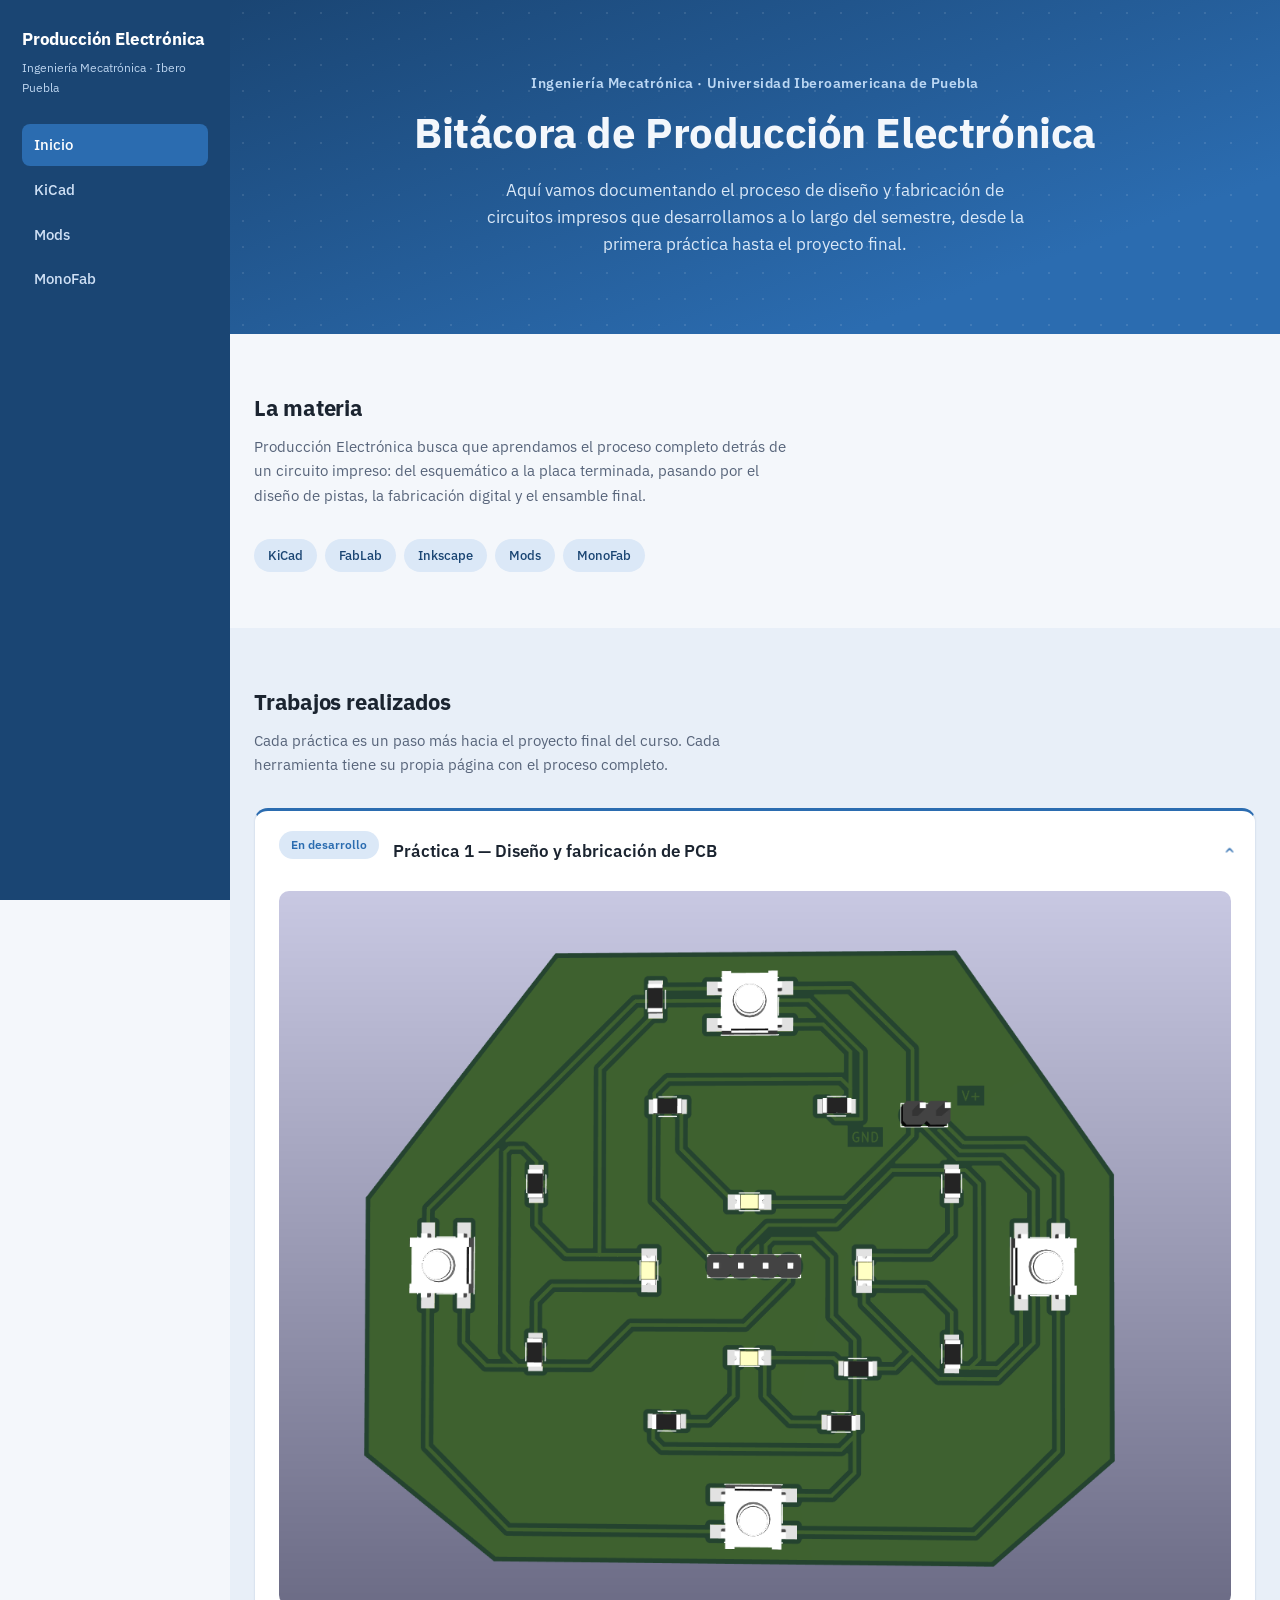
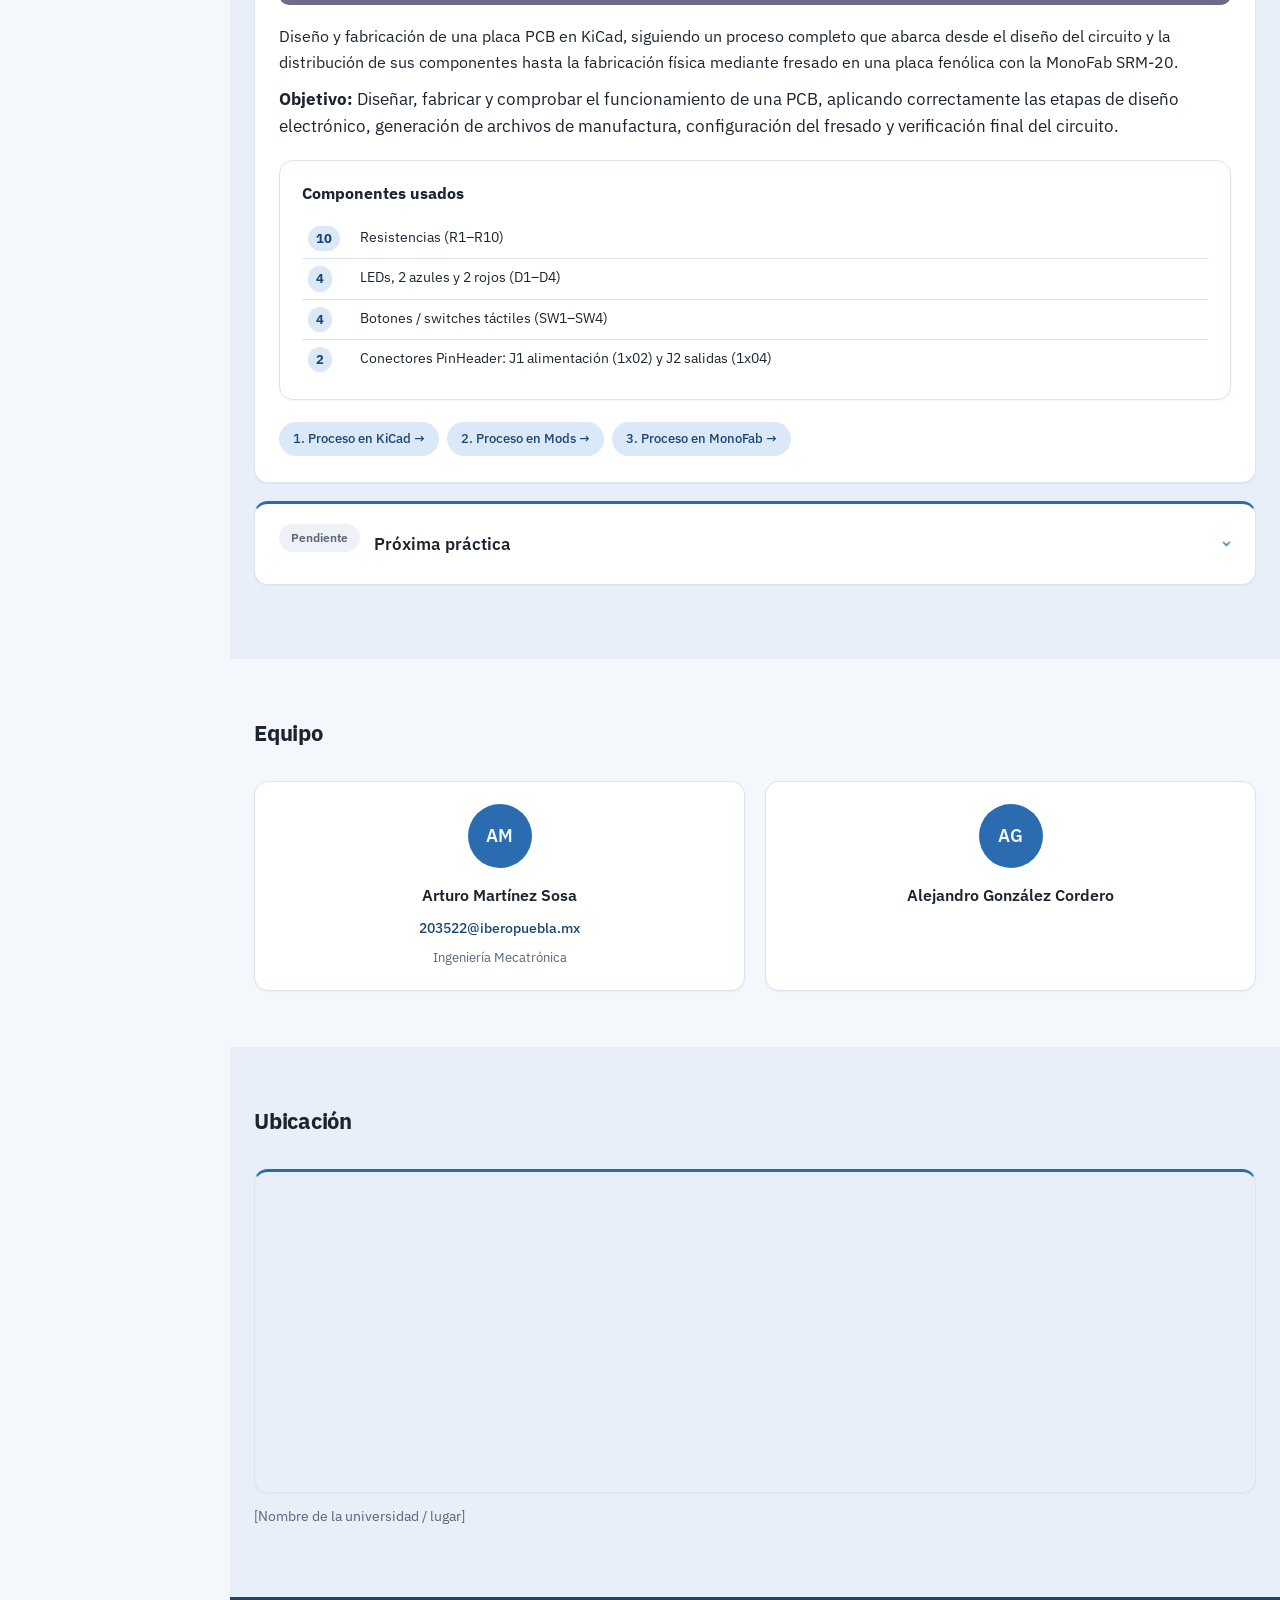
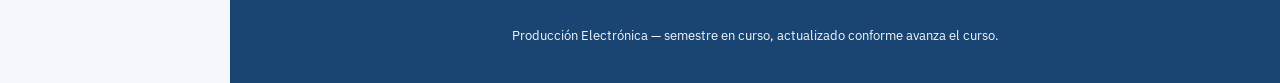
==== index.html @ daee1a95 "Add files via upload" ====
<!DOCTYPE html>
<html lang="es">
<head>
<meta charset="UTF-8">
<meta name="viewport" content="width=device-width, initial-scale=1.0">
<title>Producción Electrónica</title>
<link rel="preconnect" href="https://fonts.googleapis.com">
<link rel="preconnect" href="https://fonts.gstatic.com" crossorigin>
<link href="https://fonts.googleapis.com/css2?family=IBM+Plex+Sans:wght@400;500;600;700&display=swap" rel="stylesheet">
<link rel="stylesheet" href="styles.css">
</head>
<body>

<div class="site-shell">
  <aside class="sidebar">
    <a href="index.html" class="brand">Producción Electrónica</a>
    <span class="brand-sub">Ingeniería Mecatrónica · Ibero Puebla</span>
    <nav>
      <a href="index.html" class="active">Inicio</a>
      <a href="kicad.html">KiCad</a>
      <a href="mods.html">Mods</a>
      <a href="monofab.html">MonoFab</a>
    </nav>
  </aside>

  <div class="site-main">

<section class="hero" id="inicio">
  <div class="wrap">
    <div class="kicker">Ingeniería Mecatrónica · Universidad Iberoamericana de Puebla</div>
    <h1>Bitácora de Producción Electrónica</h1>
    <p class="lead">Aquí vamos documentando el proceso de diseño y fabricación de circuitos impresos que desarrollamos a lo largo del semestre, desde la primera práctica hasta el proyecto final.</p>
  </div>
</section>

<section id="materia">
  <div class="wrap">
    <div class="section-head">
      <h2>La materia</h2>
      <p>Producción Electrónica busca que aprendamos el proceso completo detrás de un circuito impreso: del esquemático a la placa terminada, pasando por el diseño de pistas, la fabricación digital y el ensamble final.</p>
    </div>
    <div class="tools-row">
      <span class="tool-chip">KiCad</span>
      <span class="tool-chip">FabLab</span>
      <span class="tool-chip">Inkscape</span>
      <span class="tool-chip">Mods</span>
      <span class="tool-chip">MonoFab</span>
    </div>
  </div>
</section>

<section id="trabajos">
  <div class="wrap">
    <div class="section-head">
      <h2>Trabajos realizados</h2>
      <p>Cada práctica es un paso más hacia el proyecto final del curso. Cada herramienta tiene su propia página con el proceso completo.</p>
    </div>

    <details class="accordion" open>
      <summary>
        <div class="accordion-title">
          <span class="status-pill">En desarrollo</span>
          <h3>Práctica 1 — Diseño y fabricación de PCB</h3>
        </div>
        <span class="accordion-chevron">›</span>
      </summary>
      <div class="accordion-body">
        <div class="work-thumb has-img"><img src="images/pcb-render-3d.png" alt="Render 3D de la PCB con botones, LEDs y componentes SMD"></div>
        <p>Diseño y fabricación de una placa PCB en KiCad, siguiendo un proceso completo que abarca desde el diseño del circuito y la distribución de sus componentes hasta la fabricación física mediante fresado en una placa fenólica con la MonoFab SRM-20.</p>
        <p style="color:var(--ink); font-size:16.5px; margin:-6px 0 20px;"><strong>Objetivo:</strong> Diseñar, fabricar y comprobar el funcionamiento de una PCB, aplicando correctamente las etapas de diseño electrónico, generación de archivos de manufactura, configuración del fresado y verificación final del circuito.</p>

        <div class="ref-card" style="margin-bottom:22px;">
          <h4>Componentes usados</h4>
          <table class="ref-table">
            <tr><td><span class="ref-num">10</span></td><td>Resistencias (R1–R10)</td></tr>
            <tr><td><span class="ref-num">4</span></td><td>LEDs, 2 azules y 2 rojos (D1–D4)</td></tr>
            <tr><td><span class="ref-num">4</span></td><td>Botones / switches táctiles (SW1–SW4)</td></tr>
            <tr><td><span class="ref-num">2</span></td><td>Conectores PinHeader: J1 alimentación (1x02) y J2 salidas (1x04)</td></tr>
          </table>
        </div>

        <div class="tools-row">
          <a href="kicad.html" class="tool-chip" style="text-decoration:none;">1. Proceso en KiCad →</a>
          <a href="mods.html" class="tool-chip" style="text-decoration:none;">2. Proceso en Mods →</a>
          <a href="monofab.html" class="tool-chip" style="text-decoration:none;">3. Proceso en MonoFab →</a>
        </div>
      </div>
    </details>

    <details class="accordion">
      <summary>
        <div class="accordion-title">
          <span class="status-pill" style="color:var(--ink-dim); background:#eef1f6;">Pendiente</span>
          <h3>Próxima práctica</h3>
        </div>
        <span class="accordion-chevron">›</span>
      </summary>
      <div class="accordion-body">
        <p>Este espacio se irá llenando con cada práctica del curso hasta llegar al proyecto final.</p>
      </div>
    </details>
  </div>
</section>

<section id="equipo">
  <div class="wrap">
    <div class="section-head">
      <h2>Equipo</h2>
    </div>
    <div class="team-grid">
      <div class="person">
        <div class="avatar">AM</div>
        <h3>Arturo Martínez Sosa</h3>
        <a href="mailto:203522@iberopuebla.mx">203522@iberopuebla.mx</a>
        <span class="person-role">Ingeniería Mecatrónica</span>
      </div>
      <div class="person">
        <div class="avatar">AG</div>
        <h3>Alejandro González Cordero</h3>
      </div>
    </div>
  </div>
</section>

<section id="ubicacion">
  <div class="wrap">
    <div class="section-head">
      <h2>Ubicación</h2>
    </div>
    <div class="map-frame">
      <iframe
        src="https://www.google.com/maps?q=Universidad&output=embed"
        loading="lazy"
        referrerpolicy="no-referrer-when-downgrade">
      </iframe>
    </div>
    <p class="loc-caption">[Nombre de la universidad / lugar]</p>
  </div>
</section>

<footer>
  Producción Electrónica — semestre en curso, actualizado conforme avanza el curso.
</footer>

  </div>
</div>

</body>
</html>
---- styles.css ----
:root{
    --bg:#f4f7fb;
    --bg-alt:#e8eff8;
    --surface:#ffffff;
    --ink:#1b2430;
    --ink-dim:#57647a;
    --accent:#2b6cb0;
    --accent-deep:#1a4573;
    --accent-dim:#dbe8f7;
    --on-accent:#f3f7fc;
    --border:#dbe4f0;
  }

  *{box-sizing:border-box;}
  html{scroll-behavior:smooth;}

  body{
    margin:0;
    background:var(--bg);
    color:var(--ink);
    font-family:'IBM Plex Sans', sans-serif;
    line-height:1.65;
    font-size:16px;
  }

  a{color:var(--accent);}

  .wrap{
    max-width:1440px;
    margin:0 auto;
    padding:0 24px;
  }

  /* ---------- NAV ---------- */
  header.topbar{
    position:sticky;
    top:0;
    z-index:20;
    background:rgba(26,69,115,0.96);
    backdrop-filter:blur(6px);
  }
  .nav-inner{
    max-width:1440px;
    margin:0 auto;
    padding:18px 24px;
    display:flex;
    align-items:center;
    justify-content:space-between;
    gap:20px;
    flex-wrap:wrap;
  }
  .brand{
    font-weight:600;
    font-size:16px;
    text-decoration:none;
    color:var(--on-accent);
    letter-spacing:-0.01em;
  }
  nav.links{
    display:flex;
    gap:26px;
  }
  nav.links a{
    font-size:14px;
    font-weight:500;
    text-decoration:none;
    color:#cfe0f5;
  }
  nav.links a:hover{color:#ffffff;}

  /* ---------- HERO ---------- */
  .hero{
    padding:72px 0 68px;
    text-align:center;
    background:linear-gradient(160deg, var(--accent-deep), var(--accent) 78%);
    color:var(--on-accent);
    position:relative;
    overflow:hidden;
  }
  .hero::after{
    content:"";
    position:absolute;
    inset:0;
    background-image:radial-gradient(rgba(255,255,255,0.10) 1.5px, transparent 1.5px);
    background-size:26px 26px;
    pointer-events:none;
  }
  .hero .wrap{position:relative;}
  .hero .kicker{
    font-size:13.5px;
    font-weight:600;
    letter-spacing:0.04em;
    color:#bcd8f4;
    margin-bottom:14px;
  }
  h1{
    font-size:clamp(30px,4.2vw,42px);
    font-weight:700;
    line-height:1.2;
    margin:0 0 18px;
    letter-spacing:-0.01em;
    color:var(--on-accent);
  }
  .hero p.lead{
    max-width:56ch;
    margin:0 auto 8px;
    color:#d9e8f8;
    font-size:16.5px;
  }

  /* ---------- SECTION SHELL ---------- */
  section{padding:56px 0;}
  section#materia{background:var(--bg);}
  section#trabajos{background:var(--bg-alt);}
  section#equipo{background:var(--bg);}
  section#ubicacion{background:var(--bg-alt);}

  .section-head{
    margin-bottom:30px;
  }
  .section-head h2{
    font-size:22px;
    font-weight:700;
    margin:0 0 8px;
    letter-spacing:-0.01em;
  }
  .section-head p{
    color:var(--ink-dim);
    margin:0;
    font-size:15px;
    max-width:60ch;
  }

  /* ---------- MATERIA ---------- */
  ul.topics{
    list-style:none;
    margin:0;padding:0;
    display:grid;
    grid-template-columns:1fr 1fr;
    gap:12px 24px;
  }
  ul.topics li{
    display:flex;
    gap:10px;
    font-size:15px;
    align-items:flex-start;
  }
  ul.topics li::before{
    content:"";
    width:6px;height:6px;
    border-radius:50%;
    margin-top:8px;
    background:var(--accent);
    flex:none;
  }
  .tools-row{
    display:flex;
    gap:8px;
    flex-wrap:wrap;
    margin-top:22px;
  }
  .tool-chip{
    font-size:13px;
    font-weight:500;
    color:var(--accent-deep);
    background:var(--accent-dim);
    border-radius:20px;
    padding:6px 14px;
  }

  /* ---------- TRABAJOS ---------- */
  .work-card{
    display:grid;
    grid-template-columns:220px 1fr;
    gap:24px;
    background:var(--surface);
    border:1px solid var(--border);
    border-top:3px solid var(--accent);
    border-radius:14px;
    padding:20px;
    margin-bottom:20px;
    align-items:center;
    box-shadow:0 1px 2px rgba(26,69,115,0.06);
  }
  .work-thumb{
    aspect-ratio:4/3;
    background:var(--accent-dim);
    border-radius:10px;
    display:flex;
    align-items:center;
    justify-content:center;
    color:var(--ink-dim);
    font-size:12.5px;
    text-align:center;
    padding:14px;
  }
  .work-thumb.has-img{
    padding:0;
    overflow:hidden;
  }
  .work-thumb.has-img img{
    width:100%;
    height:100%;
    object-fit:cover;
    display:block;
  }
  .work-body h3{
    font-size:17px;
    font-weight:600;
    margin:0 0 8px;
  }
  .work-body p{
    color:var(--ink-dim);
    margin:0 0 14px;
    font-size:14.5px;
  }
  .status-pill{
    display:inline-block;
    font-size:12px;
    font-weight:600;
    color:var(--accent);
    background:var(--accent-dim);
    border-radius:20px;
    padding:4px 12px;
    margin-bottom:12px;
  }
  .spec-list{
    display:grid;
    grid-template-columns:1fr 1fr;
    gap:6px 18px;
    font-size:13.5px;
    color:var(--ink-dim);
    padding:0;
    margin:0 0 12px;
    list-style:none;
  }
  .spec-list li strong{color:var(--ink); font-weight:600;}
  .next-note{
    font-size:13px;
    color:var(--ink-dim);
    font-style:italic;
  }

  /* ---------- PROCESO PASO A PASO ---------- */
  .process-intro{
    margin:44px 0 28px;
  }
  .process-intro h3{
    font-size:19px;
    font-weight:700;
    margin:0 0 8px;
  }
  .process-intro p{
    color:var(--ink-dim);
    font-size:14.5px;
    margin:0;
    max-width:64ch;
  }
  .ref-tables{
    display:grid;
    grid-template-columns:1fr 1fr;
    gap:20px;
    margin:0 0 44px;
  }
  .ref-card{
    background:var(--surface);
    border:1px solid var(--border);
    border-radius:14px;
    padding:20px 22px;
    box-shadow:0 1px 2px rgba(26,69,115,0.06);
  }
  .ref-card h4{
    font-size:15.5px;
    font-weight:700;
    margin:0 0 12px;
  }
  .ref-table{
    width:100%;
    border-collapse:collapse;
    font-size:13.5px;
  }
  .ref-table td{
    padding:7px 6px;
    border-bottom:1px solid var(--border);
    vertical-align:top;
  }
  .ref-table tr:last-child td{border-bottom:none;}
  .ref-table td:first-child{
    white-space:nowrap;
    width:1%;
    padding-right:14px;
  }
  .ref-table td:first-child kbd.key{margin:0 1px;}
  .ref-num{
    display:inline-block;
    min-width:1.8em;
    text-align:center;
    font-weight:700;
    color:var(--accent-deep);
    background:var(--accent-dim);
    border-radius:20px;
    padding:2px 8px;
    font-size:13px;
  }
  @media (max-width:700px){
    .ref-tables{grid-template-columns:1fr;}
  }
  .spec-strip{
    display:flex;
    gap:10px;
    flex-wrap:wrap;
    margin:18px 0 8px;
  }
  .spec-strip span{
    font-size:12.5px;
    font-weight:500;
    color:var(--accent-deep);
    background:var(--accent-dim);
    border-radius:20px;
    padding:5px 12px;
  }
  .stage{
    background:var(--surface);
    border:1px solid var(--border);
    border-radius:14px;
    margin-bottom:20px;
    box-shadow:0 1px 2px rgba(26,69,115,0.06);
    overflow:hidden;
  }

  /* ---------- ÍNDICE STICKY ---------- */
  .process-layout{
    display:flex;
    align-items:flex-start;
    gap:32px;
  }
  .process-toc{
    flex:0 0 232px;
    position:sticky;
    top:86px;
    max-height:calc(100vh - 106px);
    overflow-y:auto;
    display:flex;
    flex-direction:column;
    padding:18px 16px;
    background:var(--surface);
    border:1px solid var(--border);
    border-radius:12px;
    box-shadow:0 1px 2px rgba(26,69,115,0.06);
  }
  .process-toc-title{
    font-size:12px;
    font-weight:700;
    letter-spacing:0.06em;
    text-transform:uppercase;
    color:var(--ink-dim);
    margin-bottom:10px;
  }
  .process-toc a{
    text-decoration:none;
    font-size:13.5px;
    line-height:1.4;
    padding:6px 0;
    border-radius:6px;
  }
  .process-toc a.toc-stage{
    color:var(--accent-deep);
    font-weight:700;
    margin-top:10px;
  }
  .process-toc a.toc-stage:first-child{margin-top:0;}
  .process-toc a.toc-sub{
    color:var(--ink-dim);
    padding-left:14px;
    border-left:2px solid var(--border);
    font-weight:500;
  }
  .process-toc a.toc-sub:hover,
  .process-toc a.toc-stage:hover{
    color:var(--accent);
  }
  .process-main{
    flex:1;
    min-width:0;
  }
  .step-group-title{scroll-margin-top:86px;}
  .stage-summary{scroll-margin-top:86px;}
  @media (max-width:980px){
    .process-layout{flex-direction:column;}
    .process-toc{
      position:static;
      width:100%;
      flex:none;
      max-height:none;
      flex-direction:row;
      flex-wrap:wrap;
      gap:4px 14px;
      align-items:center;
    }
    .process-toc-title{width:100%;}
    .process-toc a.toc-sub{
      border-left:none;
      padding-left:0;
    }
  }
  .stage-summary{
    list-style:none;
    cursor:pointer;
    display:flex;
    align-items:center;
    gap:18px;
    padding:28px 30px;
  }
  .stage-summary::-webkit-details-marker{display:none;}
  .stage-intro{
    color:var(--ink-dim);
    font-size:14.5px;
    margin:0 0 20px;
    max-width:64ch;
  }
  .stage-intro a{
    color:var(--accent-deep);
    font-weight:500;
  }
  .stage-num{
    flex:none;
    width:48px;height:48px;
    border-radius:50%;
    background:var(--accent);
    color:var(--on-accent);
    font-weight:700;
    font-size:19px;
    display:flex;align-items:center;justify-content:center;
  }
  .stage-summary h4{
    font-size:30px;
    font-weight:700;
    margin:0;
    flex:1;
  }
  .stage-chevron{
    flex:none;
    font-size:24px;
    color:var(--accent);
    transform:rotate(90deg);
    transition:transform .18s ease;
  }
  .stage[open] .stage-chevron{transform:rotate(-90deg);}
  .stage-body{
    padding:0 30px 30px;
    border-top:1px solid var(--border);
    padding-top:26px;
  }
  .step-list{
    list-style:none;
    margin:0;padding:0;
    display:flex;
    flex-direction:column;
    gap:40px;
  }
  .step-list li{
    display:flex;
    flex-direction:column;
    gap:18px;
  }
  .step-list li .step-thumb{order:2;}
  .step-list li .step-text{order:1;}
  .step-thumb{
    background:var(--bg-alt);
    border:1px dashed var(--border);
    border-radius:12px;
    display:flex;
    align-items:center;
    justify-content:center;
    color:var(--ink-dim);
    font-size:13px;
    text-align:center;
    padding:24px;
    line-height:1.3;
    min-height:200px;
  }
  .step-thumb.has-img{
    border-style:solid;
    background:#fff;
    padding:0;
    overflow:hidden;
  }
  .step-thumb.has-img a{
    display:block;
    width:100%;
  }
  .step-thumb.has-img img{
    width:100%;
    height:auto;
    max-height:min(900px, 85vh);
    object-fit:contain;
    display:block;
    margin:0 auto;
    background:#fff;
  }
  .step-text{
    max-width:78ch;
  }
  .step-link-callout{
    display:inline-block;
    margin-bottom:14px;
    padding:12px 18px;
    background:var(--accent-dim);
    border:1px solid var(--accent);
    border-radius:8px;
    color:var(--accent-deep);
    font-weight:600;
    font-size:15px;
    text-decoration:none;
    word-break:break-word;
  }
  .step-link-callout:hover{
    background:var(--accent);
    color:#fff;
  }
  kbd.key{
    display:inline-block;
    min-width:20px;
    padding:2px 7px;
    margin:0 1px;
    background:var(--surface);
    border:1px solid var(--accent);
    border-bottom:2px solid var(--accent);
    border-radius:5px;
    color:var(--accent-deep);
    font-family:'IBM Plex Sans', sans-serif;
    font-weight:600;
    font-size:13px;
    text-align:center;
    line-height:1.6;
  }
  .step-text strong{
    display:block;
    font-size:19px;
    font-weight:700;
    margin-bottom:8px;
  }
  .step-text span{
    font-size:15.5px;
    color:var(--ink-dim);
    line-height:1.6;
    display:block;
  }
  .step-text span + span{
    margin-top:10px;
  }
  .step-group-title{
    font-size:15px;
    font-weight:700;
    color:var(--accent-deep);
    text-transform:uppercase;
    letter-spacing:0.04em;
    margin:0 0 20px;
    padding-left:14px;
    border-left:3px solid var(--accent);
  }
  .step-group-title:not(:first-child){
    margin-top:36px;
  }
  .step-list li.pair{
    display:flex;
    flex-direction:column;
    gap:18px;
  }
  .step-list li.pair .step-text{order:1;}
  .step-list li.pair .step-thumb-row{order:2;}
  .step-thumb-row{
    display:flex;
    flex-direction:column;
    gap:16px;
  }
  .step-thumb-row .step-thumb{
    flex:1;
    min-height:280px;
  }

  /* ---------- ACORDEÓN DE PRÁCTICAS ---------- */
  .accordion{
    background:var(--surface);
    border:1px solid var(--border);
    border-top:3px solid var(--accent);
    border-radius:14px;
    margin-bottom:18px;
    box-shadow:0 1px 2px rgba(26,69,115,0.06);
  }
  .accordion summary{
    list-style:none;
    cursor:pointer;
    padding:20px 24px;
    display:flex;
    align-items:center;
    justify-content:space-between;
    gap:16px;
  }
  .accordion summary::-webkit-details-marker{display:none;}
  .accordion-title{
    display:flex;
    align-items:center;
    gap:14px;
    flex-wrap:wrap;
  }
  .accordion-title h3{
    font-size:17px;
    font-weight:600;
    margin:0;
  }
  .accordion-chevron{
    flex:none;
    font-size:20px;
    color:var(--accent);
    transform:rotate(90deg);
    transition:transform .18s ease;
  }
  .accordion[open] .accordion-chevron{transform:rotate(-90deg);}
  .accordion-body{
    padding:0 24px 26px;
  }
  .accordion-body .work-thumb{
    margin-bottom:18px;
  }

  /* ---------- EQUIPO ---------- */
  .team-grid{
    display:grid;
    grid-template-columns:1fr 1fr;
    gap:20px;
  }
  .person{
    background:var(--surface);
    border:1px solid var(--border);
    border-radius:14px;
    padding:22px;
    text-align:center;
    box-shadow:0 1px 2px rgba(26,69,115,0.06);
  }
  .avatar{
    width:64px;height:64px;
    border-radius:50%;
    background:var(--accent);
    display:flex;align-items:center;justify-content:center;
    font-size:18px;
    font-weight:600;
    color:var(--on-accent);
    margin:0 auto 14px;
  }
  .person h3{
    font-size:16px;
    font-weight:600;
    margin:0 0 6px;
  }
  .person a{
    font-size:13.5px;
    text-decoration:none;
    color:var(--accent-deep);
    font-weight:500;
  }
  .person a:hover{text-decoration:underline;}
  .person-role{
    display:block;
    margin-top:6px;
    font-size:13px;
    color:var(--ink-dim);
  }

  /* ---------- UBICACIÓN ---------- */
  .map-frame{
    border:1px solid var(--border);
    border-top:3px solid var(--accent);
    border-radius:14px;
    overflow:hidden;
    box-shadow:0 1px 2px rgba(26,69,115,0.06);
  }
  .map-frame iframe{
    width:100%;
    height:320px;
    border:0;
    display:block;
  }
  .loc-caption{
    margin-top:12px;
    font-size:13.5px;
    color:var(--ink-dim);
  }

  footer{
    padding:28px 0 36px;
    text-align:center;
    font-size:13px;
    color:var(--on-accent);
    background:var(--accent-deep);
  }

  @media (max-width: 680px){
    .work-card{grid-template-columns:1fr;}
    ul.topics{grid-template-columns:1fr;}
    .team-grid{grid-template-columns:1fr;}
    nav.links{gap:16px;}
    .spec-list{grid-template-columns:1fr;}
  }

  @media (prefers-reduced-motion: reduce){
    html{scroll-behavior:auto;}
  }


  /* ---------- SIDEBAR (menú lateral por página) ---------- */
  .site-shell{
    display:flex;
    align-items:flex-start;
    min-height:100vh;
  }
  .sidebar{
    width:230px;
    flex:none;
    background:var(--accent-deep);
    color:#eaf1fb;
    padding:28px 22px;
    position:sticky;
    top:0;
    height:100vh;
    overflow-y:auto;
  }
  .sidebar .brand{
    display:block;
    font-weight:700;
    font-size:17px;
    color:#fff;
    text-decoration:none;
    margin-bottom:8px;
    letter-spacing:-0.01em;
    line-height:1.3;
  }
  .sidebar .brand-sub{
    display:block;
    font-size:12px;
    color:#bcd4ef;
    margin-bottom:26px;
  }
  .sidebar nav{
    display:flex;
    flex-direction:column;
    gap:3px;
  }
  .sidebar nav a{
    color:#cfe0f5;
    text-decoration:none;
    font-size:14.5px;
    font-weight:500;
    padding:9px 12px;
    border-radius:8px;
  }
  .sidebar nav a:hover{background:rgba(255,255,255,0.08); color:#fff;}
  .sidebar nav a.active{background:var(--accent); color:#fff;}
  .site-main{
    flex:1;
    min-width:0;
  }
  .tool-page-header{
    padding:48px 40px 6px;
    border-bottom:1px solid var(--border);
  }
  .tool-page-header .kicker{
    font-size:13px;
    font-weight:600;
    color:var(--accent-deep);
    margin-bottom:8px;
  }
  .tool-page-header h1{
    font-size:30px;
    margin:0 0 12px;
    letter-spacing:-0.01em;
  }
  .tool-page-header p{
    color:var(--ink-dim);
    font-size:15px;
    max-width:70ch;
    margin:0 0 24px;
  }
  .page-toc{
    display:flex;
    flex-wrap:wrap;
    gap:8px;
    margin-bottom:24px;
  }
  .page-toc a{
    font-size:13px;
    font-weight:500;
    color:var(--accent-deep);
    background:var(--accent-dim);
    border-radius:20px;
    padding:6px 14px;
    text-decoration:none;
  }
  .page-toc a:hover{background:var(--accent); color:#fff;}
  .tool-page-body{
    padding:8px 40px 60px;
    max-width:1000px;
  }
  @media (max-width:900px){
    .site-shell{flex-direction:column;}
    .sidebar{
      width:100%;
      height:auto;
      position:static;
      padding:16px 20px;
    }
    .sidebar nav{flex-direction:row; flex-wrap:wrap;}
    .tool-page-header{padding:28px 20px 6px;}
    .tool-page-body{padding:8px 20px 40px;}
  }
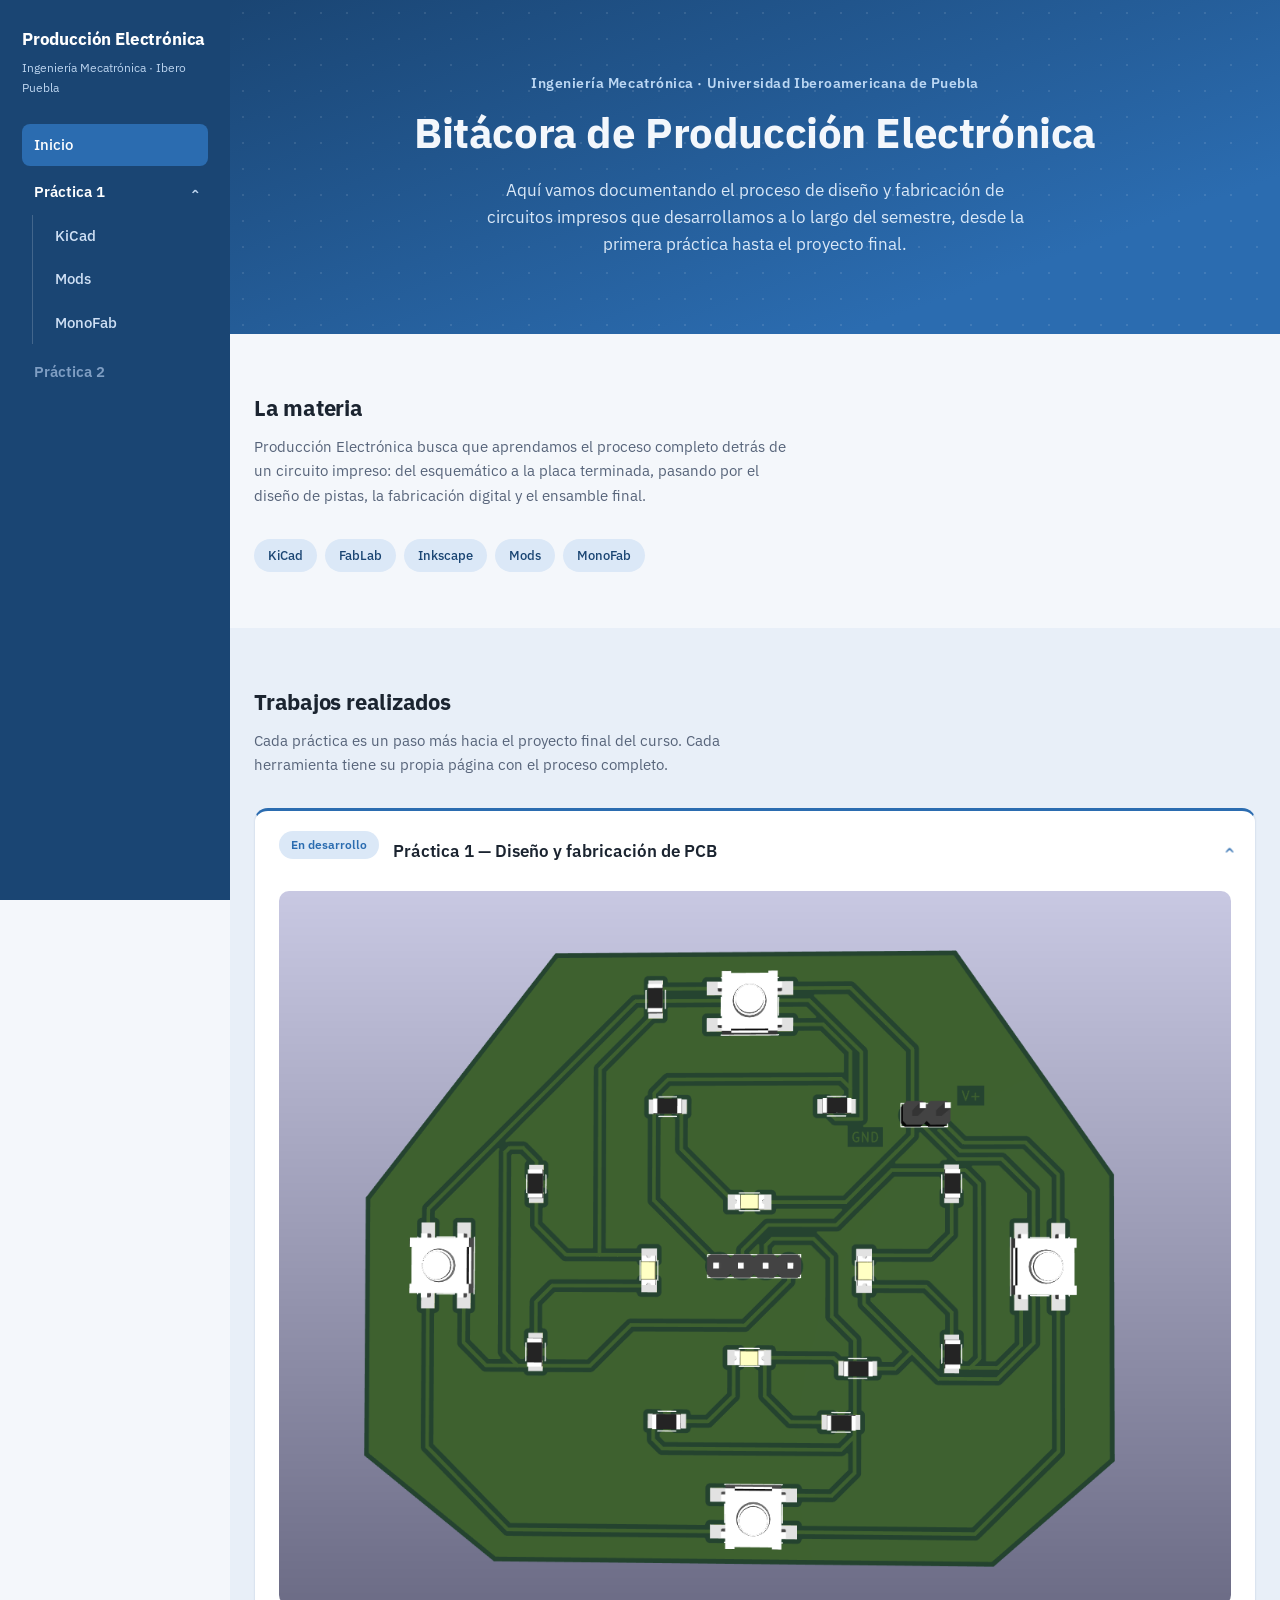
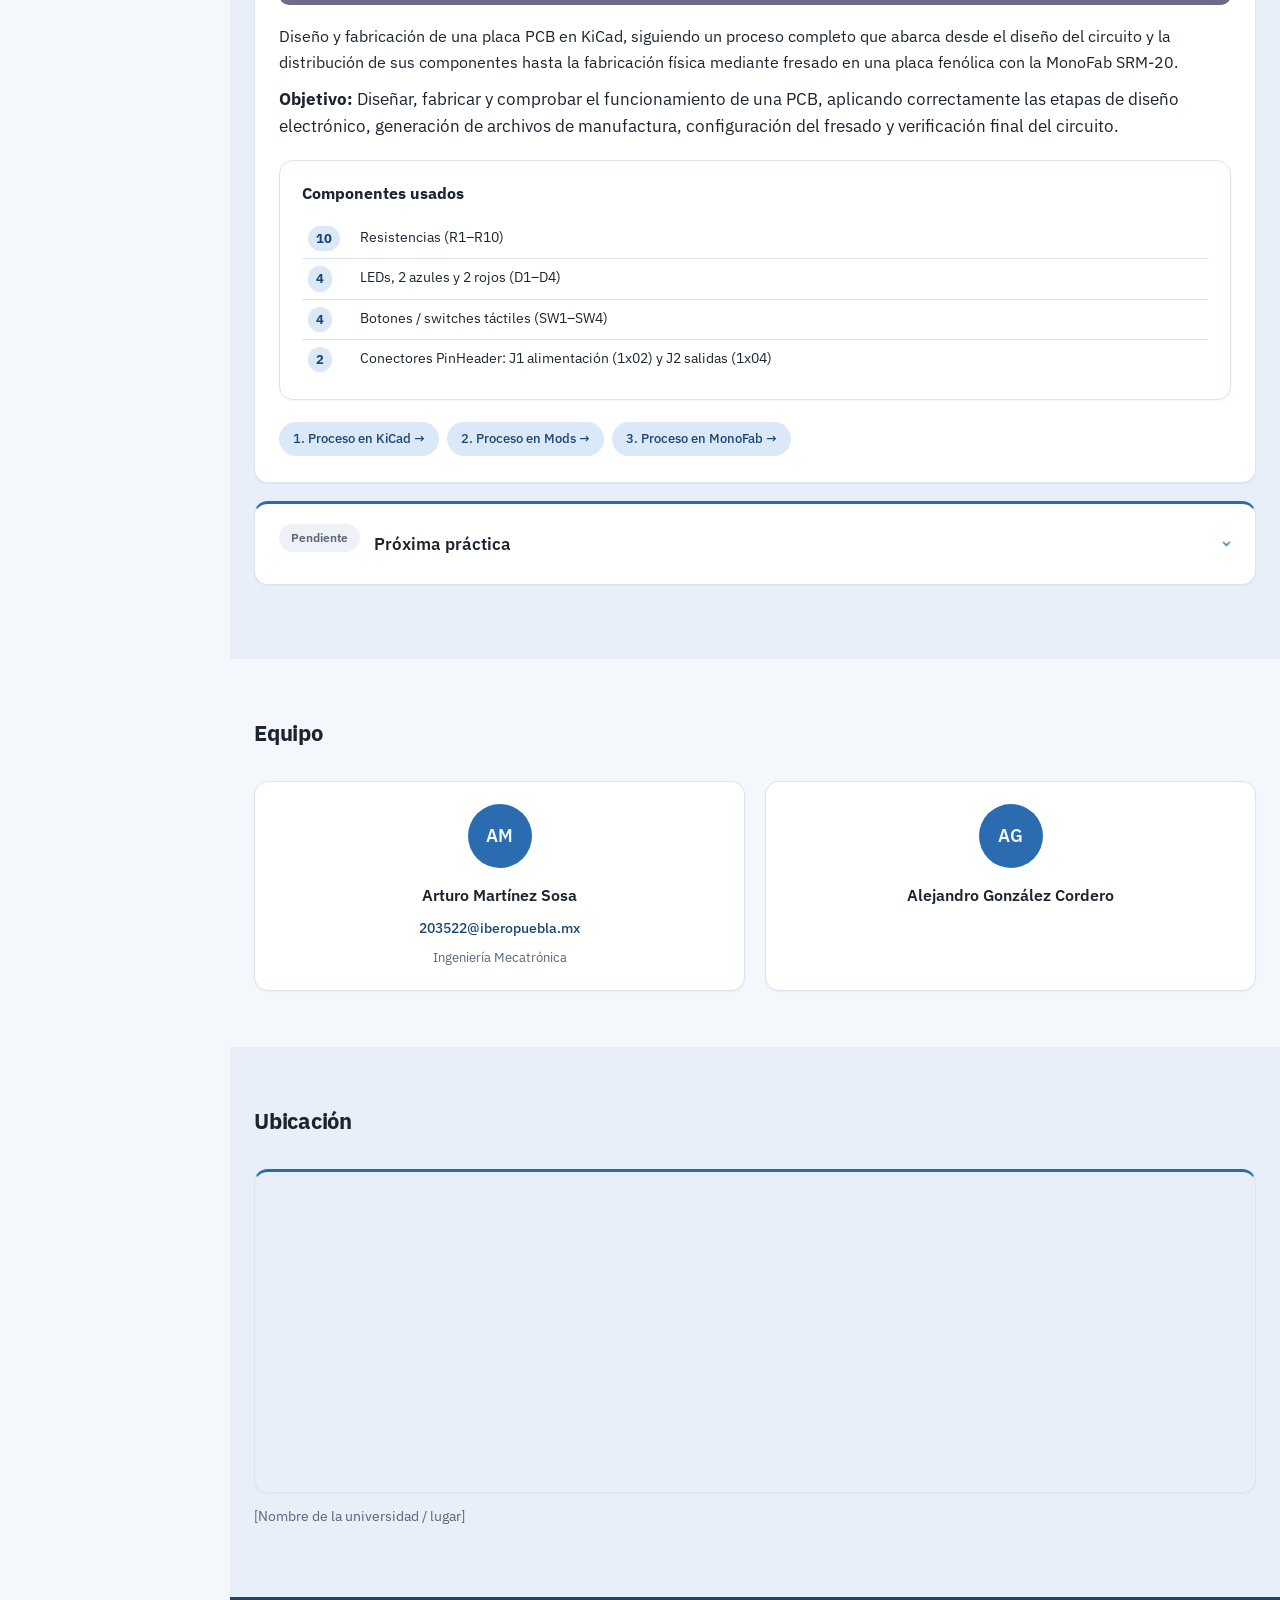
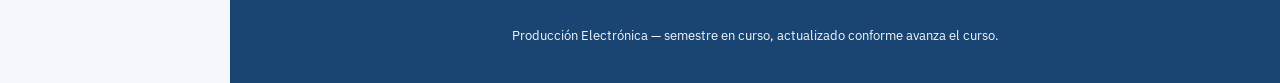
==== commit f9c259f0: "Add files via upload" ====
--- a/index.html
+++ b/index.html
@@ -17,9 +17,15 @@
     <span class="brand-sub">Ingeniería Mecatrónica · Ibero Puebla</span>
     <nav>
       <a href="index.html" class="active">Inicio</a>
-      <a href="kicad.html">KiCad</a>
-      <a href="mods.html">Mods</a>
-      <a href="monofab.html">MonoFab</a>
+      <details class="sidebar-group" open>
+        <summary>Práctica 1</summary>
+        <div class="sidebar-subnav">
+          <a href="kicad.html">KiCad</a>
+          <a href="mods.html">Mods</a>
+          <a href="monofab.html">MonoFab</a>
+        </div>
+      </details>
+      <div class="sidebar-group-disabled">Práctica 2</div>
     </nav>
   </aside>
 
--- a/styles.css
+++ b/styles.css
@@ -756,6 +756,54 @@
   }
   .sidebar nav a:hover{background:rgba(255,255,255,0.08); color:#fff;}
   .sidebar nav a.active{background:var(--accent); color:#fff;}
+  .sidebar-group{
+    margin-top:2px;
+  }
+  .sidebar-group summary{
+    list-style:none;
+    cursor:pointer;
+    display:flex;
+    align-items:center;
+    justify-content:space-between;
+    font-size:14.5px;
+    font-weight:600;
+    color:#fff;
+    padding:9px 12px;
+    border-radius:8px;
+  }
+  .sidebar-group summary::-webkit-details-marker{display:none;}
+  .sidebar-group summary:hover{background:rgba(255,255,255,0.08);}
+  .sidebar-group summary::after{
+    content:"›";
+    transform:rotate(90deg);
+    transition:transform .15s ease;
+    color:#bcd4ef;
+  }
+  .sidebar-group[open] summary::after{transform:rotate(-90deg);}
+  .sidebar-subnav{
+    display:flex;
+    flex-direction:column;
+    gap:2px;
+    margin:2px 0 4px 10px;
+    padding-left:10px;
+    border-left:1px solid rgba(255,255,255,0.18);
+  }
+  .sidebar-subnav a{
+    color:#cfe0f5;
+    text-decoration:none;
+    font-size:13.5px;
+    font-weight:500;
+    padding:7px 10px;
+    border-radius:8px;
+  }
+  .sidebar-subnav a:hover{background:rgba(255,255,255,0.08); color:#fff;}
+  .sidebar-subnav a.active{background:var(--accent); color:#fff;}
+  .sidebar-group-disabled{
+    font-size:14.5px;
+    font-weight:600;
+    color:#7f9ec3;
+    padding:9px 12px;
+  }
   .site-main{
     flex:1;
     min-width:0;
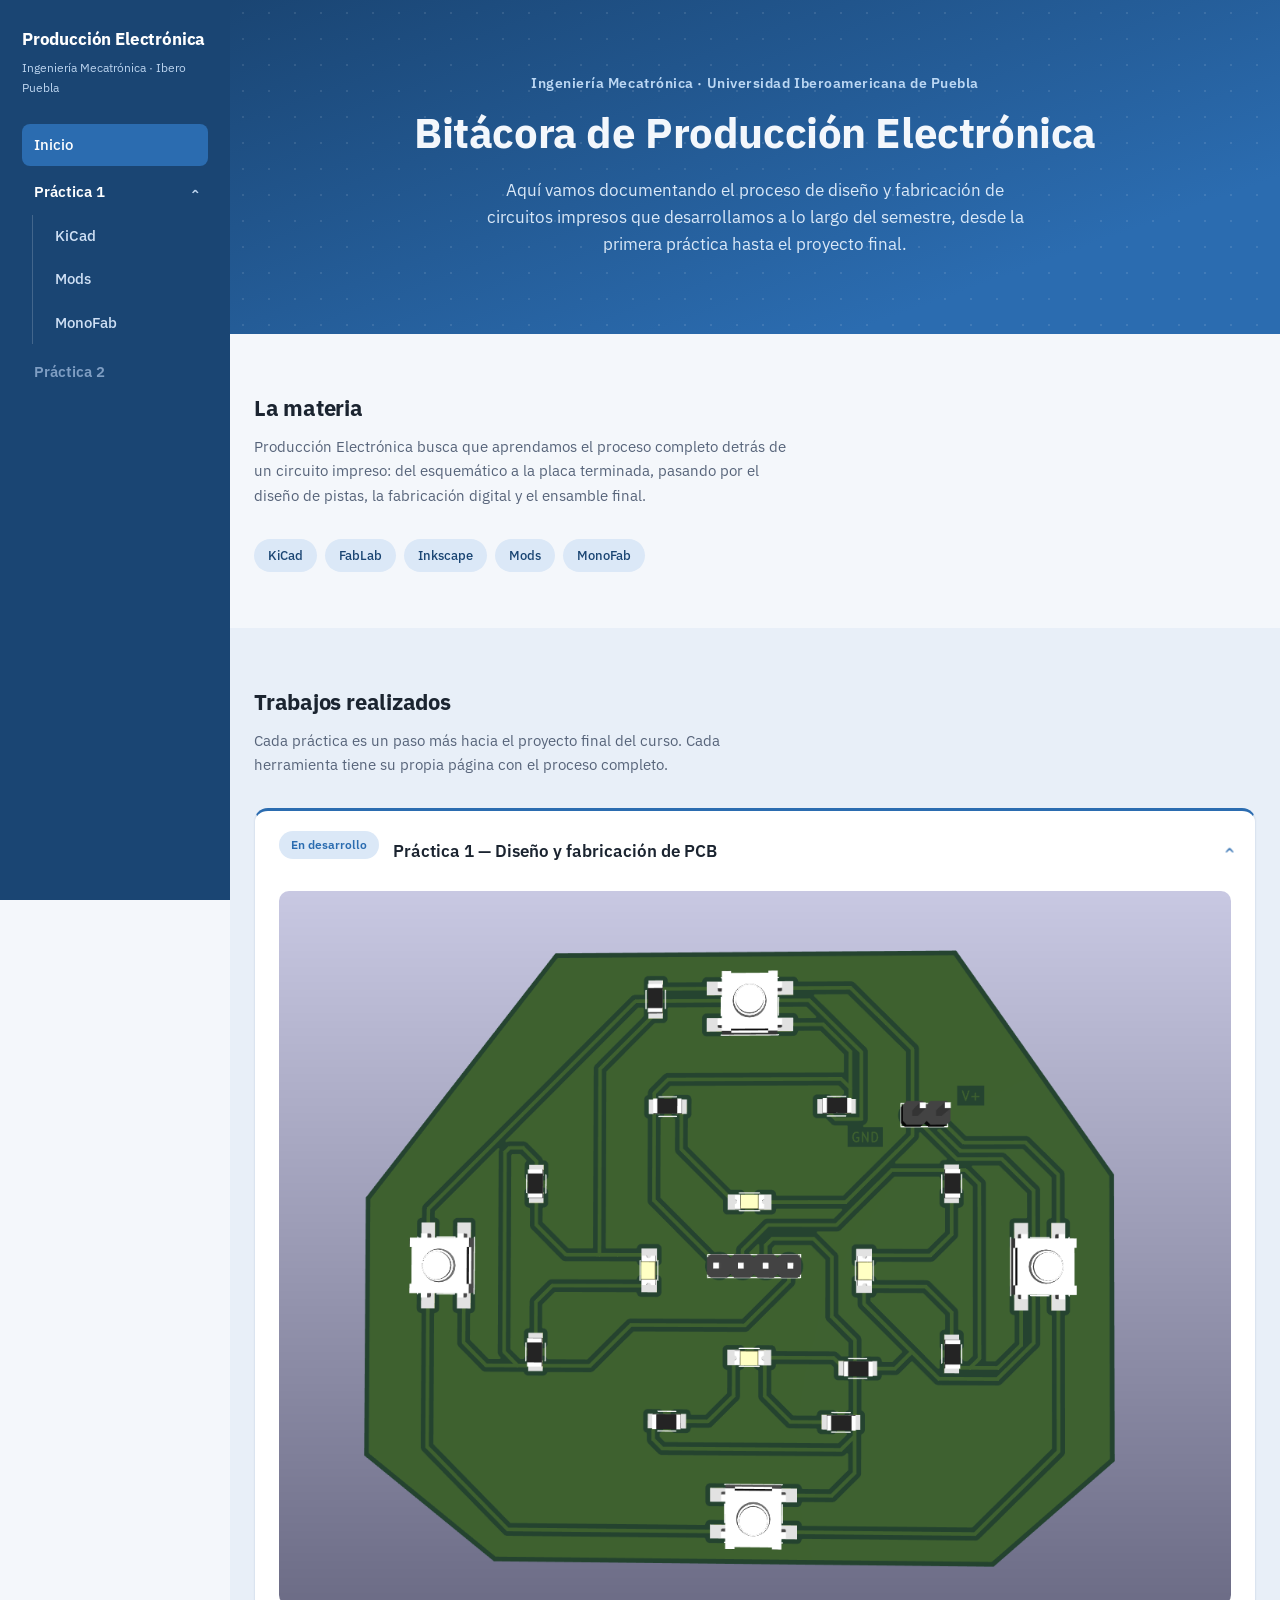
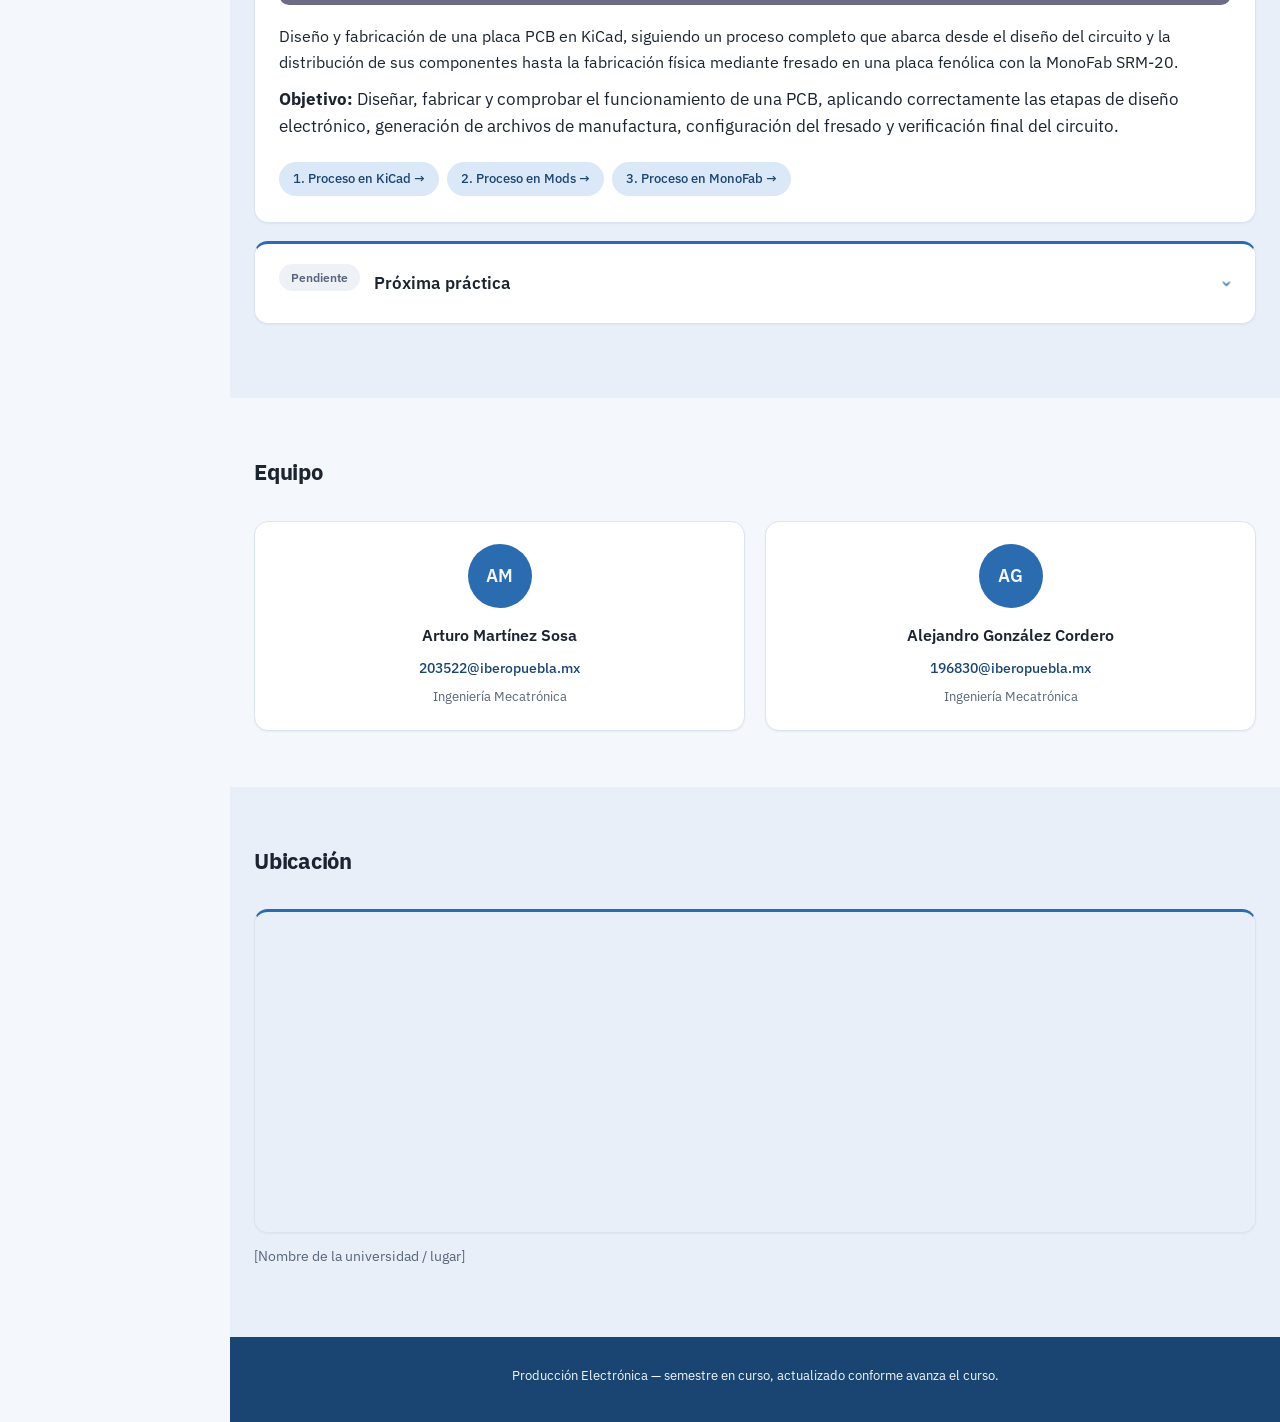
==== commit 690d8911: "Update index.html to remove components and add email Removed component reference section and added e" ====
--- a/index.html
+++ b/index.html
@@ -75,16 +75,6 @@
         <p>Diseño y fabricación de una placa PCB en KiCad, siguiendo un proceso completo que abarca desde el diseño del circuito y la distribución de sus componentes hasta la fabricación física mediante fresado en una placa fenólica con la MonoFab SRM-20.</p>
         <p style="color:var(--ink); font-size:16.5px; margin:-6px 0 20px;"><strong>Objetivo:</strong> Diseñar, fabricar y comprobar el funcionamiento de una PCB, aplicando correctamente las etapas de diseño electrónico, generación de archivos de manufactura, configuración del fresado y verificación final del circuito.</p>
 
-        <div class="ref-card" style="margin-bottom:22px;">
-          <h4>Componentes usados</h4>
-          <table class="ref-table">
-            <tr><td><span class="ref-num">10</span></td><td>Resistencias (R1–R10)</td></tr>
-            <tr><td><span class="ref-num">4</span></td><td>LEDs, 2 azules y 2 rojos (D1–D4)</td></tr>
-            <tr><td><span class="ref-num">4</span></td><td>Botones / switches táctiles (SW1–SW4)</td></tr>
-            <tr><td><span class="ref-num">2</span></td><td>Conectores PinHeader: J1 alimentación (1x02) y J2 salidas (1x04)</td></tr>
-          </table>
-        </div>
-
         <div class="tools-row">
           <a href="kicad.html" class="tool-chip" style="text-decoration:none;">1. Proceso en KiCad →</a>
           <a href="mods.html" class="tool-chip" style="text-decoration:none;">2. Proceso en Mods →</a>
@@ -123,6 +113,8 @@
       <div class="person">
         <div class="avatar">AG</div>
         <h3>Alejandro González Cordero</h3>
+        <a href="mailto:196830@iberopuebla.mx">196830@iberopuebla.mx</a>
+        <span class="person-role">Ingeniería Mecatrónica</span>
       </div>
     </div>
   </div>
